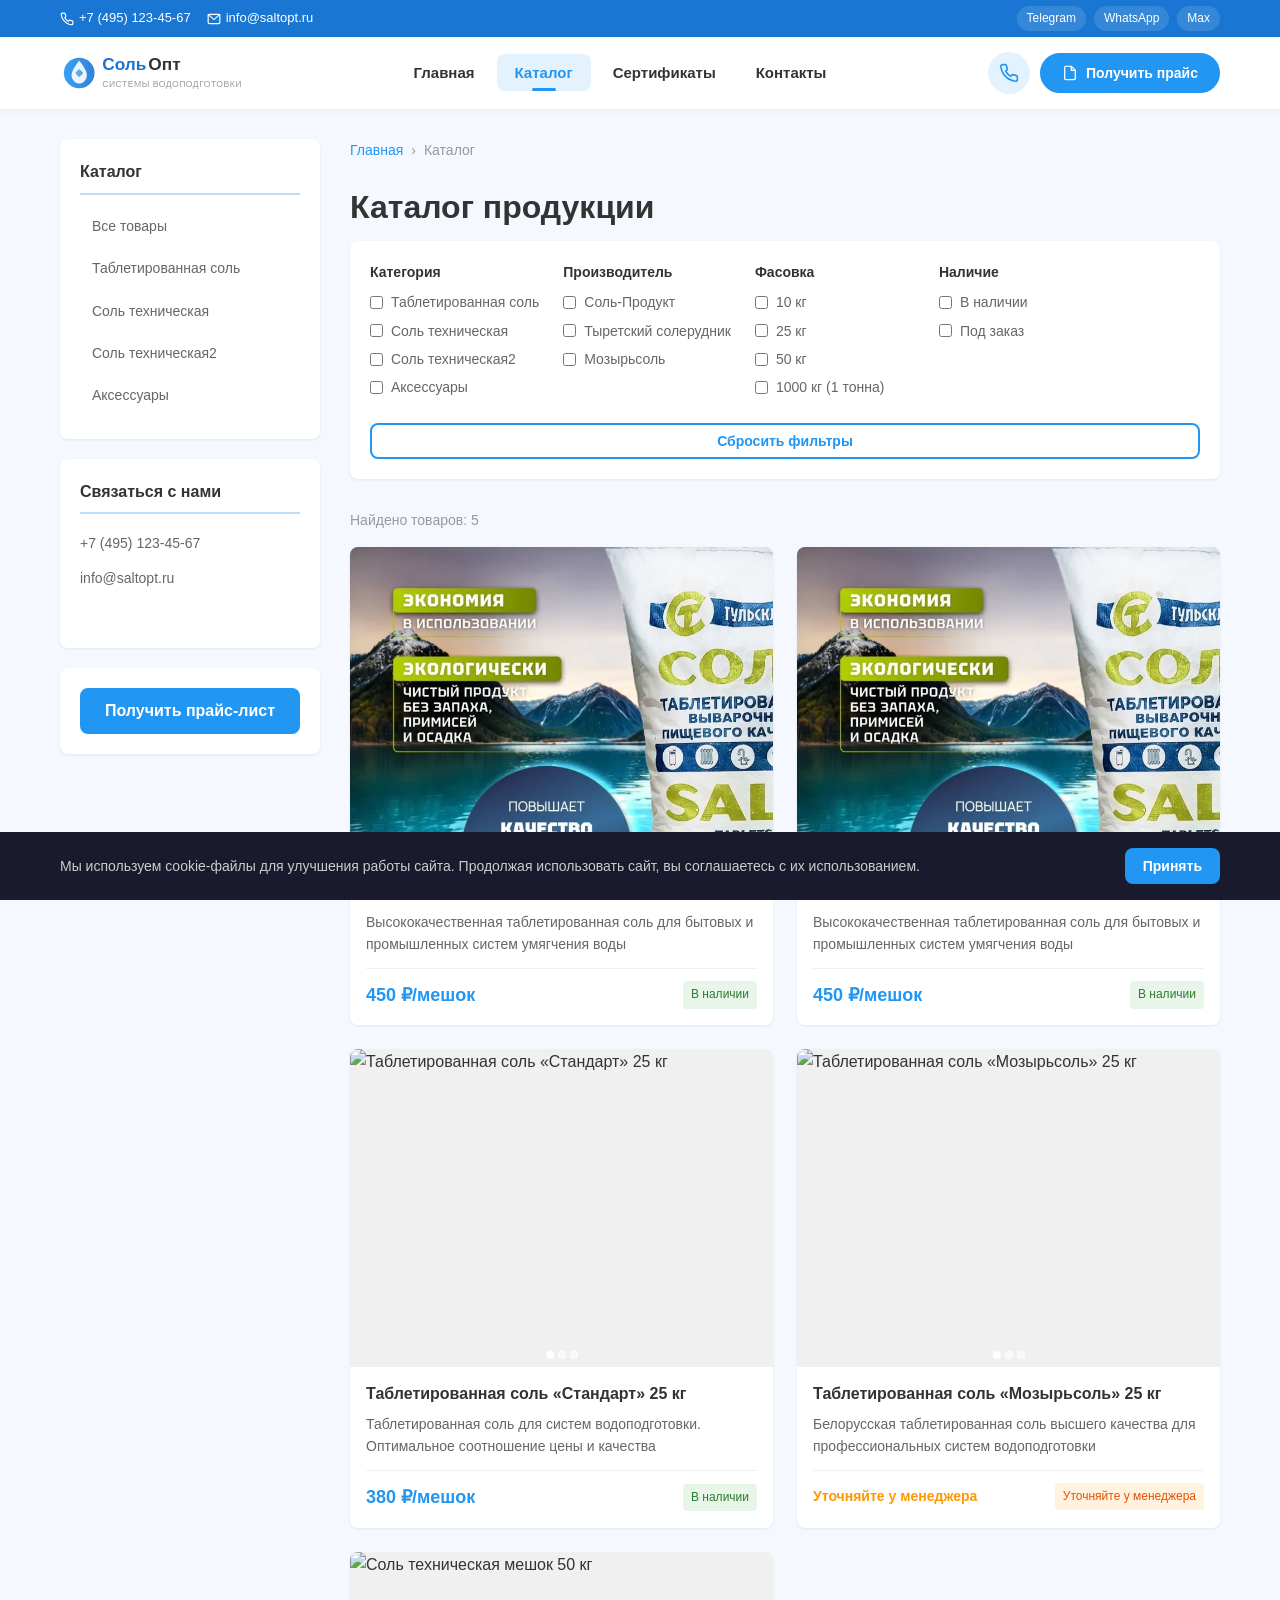
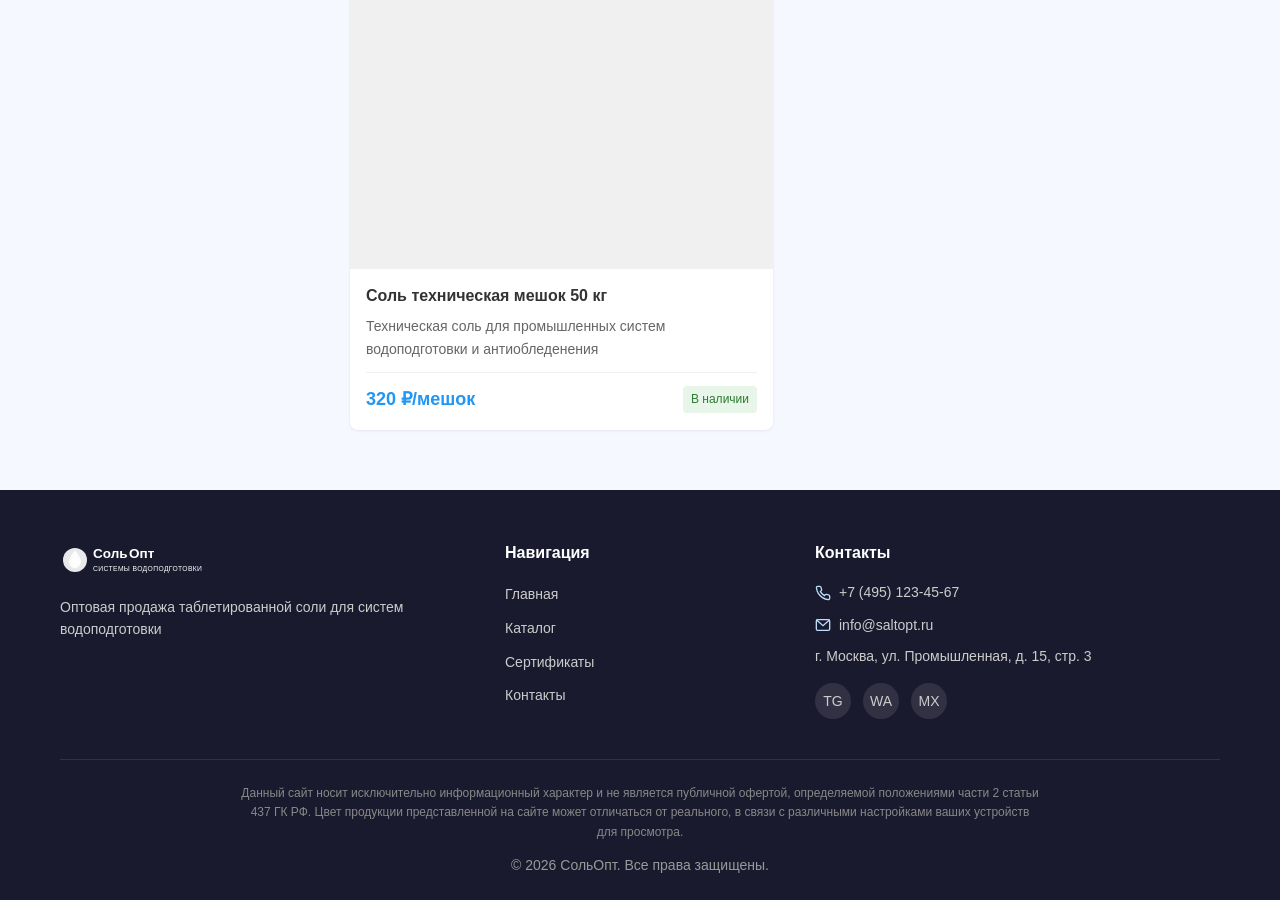
==== catalog.html @ 5d142e61 "Add files via upload" ====
<!DOCTYPE html>
<html lang="ru">
<head>
  <meta charset="UTF-8">
  <meta name="viewport" content="width=device-width, initial-scale=1.0, viewport-fit=cover">
  <meta name="theme-color" content="#1976D2">
  <meta name="apple-mobile-web-app-status-bar-style" content="black-translucent">
  <meta name="description" content="Каталог таблетированной соли для систем водоподготовки. Оптовые цены.">
  <meta name="robots" content="index, follow">
  <link rel="canonical" href="https://yourusername.github.io/salt-shop/catalog.html">
  <link rel="icon" type="image/svg+xml" href="assets/logo/logo.svg">
  <title>Каталог таблетированной соли — СольОпт</title>
  <link rel="stylesheet" href="css/main.css">
  <link rel="stylesheet" href="css/header.css">
  <link rel="stylesheet" href="css/footer.css">
  <link rel="stylesheet" href="css/menu.css">
  <link rel="stylesheet" href="css/modal.css">
  <link rel="stylesheet" href="css/mobile.css">
  <link rel="stylesheet" href="css/catalog.css">
</head>
<body>
  <div id="header-placeholder"></div>
  <main class="main-content">
    <div class="container page-layout">
      <div id="sidebar-placeholder"></div>
      <div class="page-content">
        <nav class="breadcrumbs" aria-label="Хлебные крошки"><ol itemscope itemtype="https://schema.org/BreadcrumbList">
          <li itemprop="itemListElement" itemscope itemtype="https://schema.org/ListItem">
            <a itemprop="item" href="index.html"><span itemprop="name">Главная</span></a><meta itemprop="position" content="1"></li>
          <li itemprop="itemListElement" itemscope itemtype="https://schema.org/ListItem">
            <span itemprop="name" class="breadcrumb-current">Каталог</span><meta itemprop="position" content="2"></li>
        </ol></nav>
        <h1 class="page-title">Каталог продукции</h1>
        <section class="catalog-filters" aria-label="Фильтры">
          <div class="filter-toggle-mobile"><button class="btn btn-outline btn-sm" id="filter-toggle-btn">
            <svg width="16" height="16" viewBox="0 0 24 24" fill="none" stroke="currentColor" stroke-width="2">
              <polygon points="22 3 2 3 10 12.46 10 19 14 21 14 12.46 22 3"/></svg> Фильтры</button></div>
          <div class="filters-panel" id="filters-panel">
            <div class="filter-group"><h3 class="filter-title">Категория</h3><div class="filter-options" id="filter-categories"></div></div>
            <div class="filter-group"><h3 class="filter-title">Производитель</h3><div class="filter-options" id="filter-manufacturers"></div></div>
            <div class="filter-group"><h3 class="filter-title">Фасовка</h3><div class="filter-options" id="filter-weights"></div></div>
            <div class="filter-group"><h3 class="filter-title">Наличие</h3><div class="filter-options" id="filter-availability"></div></div>
            <button class="btn btn-outline btn-sm btn-block" id="filter-reset">Сбросить фильтры</button>
          </div>
        </section>
        <section class="catalog-products" aria-label="Товары">
          <div class="products-count" id="products-count"></div>
          <div class="products-grid" id="catalog-products-grid"></div>
          <div class="no-products hidden" id="no-products"><p>Товары не найдены.</p></div>
        </section>
      </div>
    </div>
  </main>
  <div id="footer-placeholder"></div>
  <div class="modal-overlay" id="product-modal" aria-hidden="true">
    <div class="modal modal-product" role="dialog"><button class="modal-close" id="product-modal-close" aria-label="Закрыть">
      <svg width="24" height="24" viewBox="0 0 24 24" fill="none" stroke="currentColor" stroke-width="2"><line x1="18" y1="6" x2="6" y2="18"/><line x1="6" y1="6" x2="18" y2="18"/></svg></button>
      <div class="product-detail" id="product-detail"></div></div></div>
  <div class="modal-overlay" id="price-modal" aria-hidden="true">
    <div class="modal" role="dialog" aria-labelledby="modal-title">
      <button class="modal-close" id="modal-close" aria-label="Закрыть">
        <svg width="24" height="24" viewBox="0 0 24 24" fill="none"
             stroke="currentColor" stroke-width="2"><line x1="18" y1="6" x2="6" y2="18"/>
          <line x1="6" y1="6" x2="18" y2="18"/></svg>
      </button>
      <h2 class="modal-title" id="modal-title">Получить прайс-лист</h2>
      <div id="price-form-container">
        <p class="modal-text">Оставьте контактные данные для получения прайс-листа</p>
        <form id="price-form" novalidate>
          <div class="form-group">
            <label for="price-name" class="form-label">Ваше имя</label>
            <input type="text" id="price-name" name="name" class="form-input"
                   placeholder="Иван Иванов">
            <span class="form-error" id="name-error"></span>
          </div>
          <div class="form-group">
            <label for="price-phone" class="form-label">Телефон *</label>
            <input type="tel" id="price-phone" name="phone" class="form-input"
                   placeholder="+7 (___) ___-__-__" required>
            <span class="form-error" id="phone-error"></span>
          </div>
          <div class="form-group">
            <label for="price-email" class="form-label">Электронная почта *</label>
            <input type="email" id="price-email" name="email" class="form-input"
                   placeholder="example@mail.ru" required>
            <span class="form-error" id="email-error"></span>
          </div>
          <div class="form-group form-checkbox">
            <input type="checkbox" id="price-agree" name="agree" required>
            <label for="price-agree">Согласен на обработку персональных данных</label>
            <span class="form-error" id="agree-error"></span>
          </div>
          <button type="submit" class="btn btn-primary btn-block" id="price-submit">Отправить</button>
        </form>
      </div>
      <div id="price-success-container" class="hidden">
        <div class="success-icon">✅</div>
        <p class="success-text">Спасибо! Ваши данные отправлены менеджеру.</p>
        <a href="" class="btn btn-primary btn-block" id="download-price-btn" download>Скачать прайс-лист</a>
      </div>
    </div>
  </div>
  <div class="cookie-banner" id="cookie-banner" aria-hidden="true">
    <div class="cookie-inner">
      <p>Мы используем cookie-файлы для улучшения работы сайта.
         Продолжая использовать сайт, вы соглашаетесь с их использованием.</p>
      <button class="btn btn-primary btn-sm" id="cookie-accept">Принять</button>
    </div>
  </div>
  <script src="js/utils.js"></script>
  <script src="js/cookies.js"></script>
  <script src="js/session.js"></script>
  <script src="js/config-loader.js"></script>
  <script src="js/template.js"></script>
  <script src="js/price-request.js"></script>
  <script src="js/catalog.js"></script>
  <script src="js/seo.js"></script>
  <script src="js/app.js"></script>
  <script>document.addEventListener("DOMContentLoaded",function(){App.init("catalog");});</script>
</body>
</html>
---- css/main.css ----
:root{
  --color-primary:#2196F3;--color-primary-dark:#1976D2;
  --color-primary-light:#BBDEFB;--color-primary-lightest:#E3F2FD;
  --color-white:#FFF;--color-bg:#F5F9FF;
  --color-text:#333;--color-text-light:#666;--color-text-muted:#999;
  --color-border:#E0E0E0;--color-border-light:#F0F0F0;
  --color-success:#4CAF50;--color-error:#F44336;--color-warning:#FF9800;
  --font-family:'Segoe UI',Tahoma,Geneva,Verdana,sans-serif;
  --font-size-base:16px;--font-size-sm:14px;--font-size-xs:12px;
  --font-size-lg:18px;--font-size-xl:24px;--font-size-2xl:32px;
  --border-radius:8px;--border-radius-sm:4px;--border-radius-lg:12px;
  --shadow-sm:0 1px 3px rgba(0,0,0,.08);--shadow-md:0 4px 12px rgba(0,0,0,.10);
  --shadow-lg:0 8px 24px rgba(0,0,0,.12);
  --container-max:1200px;--sidebar-width:260px;--transition:.3s ease;
}
*,*::before,*::after{box-sizing:border-box;margin:0;padding:0}
html{font-size:var(--font-size-base);scroll-behavior:smooth;-webkit-text-size-adjust:100%}
body{font-family:var(--font-family);color:var(--color-text);background:var(--color-bg);
     line-height:1.6;min-height:100vh;display:flex;flex-direction:column}
img{max-width:100%;height:auto;display:block}
a{color:var(--color-primary);text-decoration:none;transition:color var(--transition)}
a:hover{color:var(--color-primary-dark)}
ul,ol{list-style:none}
.container{max-width:var(--container-max);margin:0 auto;padding:0 20px}
.page-layout{display:flex;gap:30px;padding-top:30px;padding-bottom:60px}
.page-content{flex:1;min-width:0}
.main-content{flex:1}
.btn{display:inline-flex;align-items:center;justify-content:center;gap:8px;
     padding:12px 24px;font-size:var(--font-size-base);font-family:var(--font-family);
     font-weight:600;border:2px solid transparent;border-radius:var(--border-radius);
     cursor:pointer;transition:all var(--transition);text-align:center;white-space:nowrap}
.btn:hover{transform:translateY(-1px);box-shadow:var(--shadow-md)}
.btn:active{transform:translateY(0)}
.btn-primary{background:var(--color-primary);color:var(--color-white);border-color:var(--color-primary)}
.btn-primary:hover{background:var(--color-primary-dark);border-color:var(--color-primary-dark);color:var(--color-white)}
.btn-outline{background:transparent;color:var(--color-primary);border-color:var(--color-primary)}
.btn-outline:hover{background:var(--color-primary);color:var(--color-white)}
.btn-lg{padding:16px 32px;font-size:var(--font-size-lg)}
.btn-sm{padding:8px 16px;font-size:var(--font-size-sm)}
.btn-block{width:100%}
.section{margin-bottom:50px}
.section-title{font-size:var(--font-size-xl);margin-bottom:24px;position:relative;padding-bottom:12px}
.section-title::after{content:'';position:absolute;bottom:0;left:0;width:60px;height:3px;
                       background:var(--color-primary);border-radius:2px}
.section-title-sm{font-size:var(--font-size-lg);margin-bottom:16px}
.section-action{text-align:center;margin-top:30px}
.page-title{font-size:var(--font-size-2xl);margin-bottom:8px}
.page-subtitle{color:var(--color-text-light);margin-bottom:30px;font-size:var(--font-size-lg)}
.breadcrumbs{margin-bottom:20px}
.breadcrumbs ol{display:flex;flex-wrap:wrap;gap:8px;font-size:var(--font-size-sm)}
.breadcrumbs li:not(:last-child)::after{content:'›';margin-left:8px;color:var(--color-text-muted)}
.breadcrumb-current{color:var(--color-text-muted)}
.hero{background:linear-gradient(135deg,var(--color-primary),var(--color-primary-dark));
      border-radius:var(--border-radius-lg);padding:60px 40px;margin-bottom:50px;color:var(--color-white)}
.hero-title{font-size:var(--font-size-2xl);margin-bottom:16px;line-height:1.3}
.hero-subtitle{font-size:var(--font-size-lg);opacity:.9;margin-bottom:30px;max-width:600px}
.hero-actions{display:flex;gap:16px;flex-wrap:wrap}
.hero .btn-primary{background:var(--color-white);color:var(--color-primary);border-color:var(--color-white)}
.hero .btn-primary:hover{background:var(--color-primary-lightest);color:var(--color-primary-dark)}
.hero .btn-outline{color:var(--color-white);border-color:var(--color-white)}
.hero .btn-outline:hover{background:var(--color-white);color:var(--color-primary)}
.about-text{font-size:var(--font-size-lg);color:var(--color-text-light);margin-bottom:20px;line-height:1.8}
.about-list{display:grid;gap:12px}
.about-list li{padding-left:28px;position:relative;color:var(--color-text-light)}
.about-list li::before{content:'✓';position:absolute;left:0;color:var(--color-primary);font-weight:700}
.advantages-grid{display:grid;grid-template-columns:repeat(auto-fit,minmax(250px,1fr));gap:20px}
.advantage-card{background:var(--color-white);border-radius:var(--border-radius);padding:30px;
                box-shadow:var(--shadow-sm);text-align:center;transition:transform var(--transition),box-shadow var(--transition)}
.advantage-card:hover{transform:translateY(-4px);box-shadow:var(--shadow-md)}
.advantage-icon{font-size:48px;margin-bottom:16px}
.advantage-title{font-size:var(--font-size-lg);margin-bottom:8px}
.advantage-text{color:var(--color-text-light);font-size:var(--font-size-sm)}
.products-grid{display:grid;grid-template-columns:repeat(auto-fill,minmax(280px,1fr));gap:24px}
.products-count{color:var(--color-text-muted);margin-bottom:16px;font-size:var(--font-size-sm)}
.product-card{background:var(--color-white);border-radius:var(--border-radius);overflow:hidden;
              box-shadow:var(--shadow-sm);cursor:pointer;transition:transform var(--transition),box-shadow var(--transition)}
.product-card:hover{transform:translateY(-4px);box-shadow:var(--shadow-lg)}
.product-card-image{position:relative;width:100%;padding-top:75%;overflow:hidden;background:var(--color-border-light)}
.product-card-image img{position:absolute;top:0;left:0;width:100%;height:100%;object-fit:cover;transition:opacity .3s}
.product-card-gallery{position:absolute;bottom:8px;left:50%;transform:translateX(-50%);display:flex;gap:4px}
.gallery-dot{width:8px;height:8px;border-radius:50%;background:rgba(255,255,255,.5);border:1px solid rgba(255,255,255,.8)}
.gallery-dot.active{background:var(--color-white)}
.product-card-body{padding:16px}
.product-card-title{font-size:var(--font-size-base);font-weight:600;margin-bottom:8px;line-height:1.4}
.product-card-desc{font-size:var(--font-size-sm);color:var(--color-text-light);margin-bottom:12px;
                   display:-webkit-box;-webkit-line-clamp:2;-webkit-box-orient:vertical;overflow:hidden}
.product-card-meta{display:flex;justify-content:space-between;align-items:center;padding-top:12px;
                   border-top:1px solid var(--color-border-light)}
.product-card-price{font-size:var(--font-size-lg);font-weight:700;color:var(--color-primary)}
.product-card-price.ask-manager{font-size:var(--font-size-sm);color:var(--color-warning);font-weight:600}
.product-card-availability{font-size:var(--font-size-xs);padding:4px 8px;border-radius:var(--border-radius-sm)}
.availability-in-stock{background:#E8F5E9;color:#2E7D32}
.availability-ask{background:#FFF3E0;color:#E65100}
.partners-grid{display:grid;grid-template-columns:1fr 1fr;gap:24px}
.partner-card{background:var(--color-white);border-radius:var(--border-radius);padding:30px;box-shadow:var(--shadow-sm);text-align:center}
.partner-card h3{margin-bottom:12px}
.partner-card p{color:var(--color-text-light);margin-bottom:16px}
.marketplaces-cards{display:grid;gap:16px}
.marketplace-card{background:var(--color-white);border-radius:var(--border-radius);padding:20px;box-shadow:var(--shadow-sm);
                  display:flex;align-items:center;gap:16px;transition:transform var(--transition),box-shadow var(--transition)}
.marketplace-card:hover{transform:translateY(-2px);box-shadow:var(--shadow-md);color:var(--color-text)}
.marketplace-icon{font-size:32px}
.marketplace-name{font-weight:600;color:var(--color-text)}
.form-group{margin-bottom:16px}
.form-label{display:block;margin-bottom:6px;font-weight:600;font-size:var(--font-size-sm)}
.form-input{width:100%;padding:12px 16px;border:2px solid var(--color-border);border-radius:var(--border-radius);
            font-size:var(--font-size-base);font-family:var(--font-family);transition:border-color var(--transition);background:var(--color-white)}
.form-input:focus{outline:none;border-color:var(--color-primary)}
.form-input.error{border-color:var(--color-error)}
.form-error{display:block;color:var(--color-error);font-size:var(--font-size-xs);margin-top:4px;min-height:16px}
.form-checkbox{display:flex;align-items:flex-start;gap:8px}
.form-checkbox input[type="checkbox"]{margin-top:4px;accent-color:var(--color-primary)}
.form-checkbox label{font-size:var(--font-size-sm);color:var(--color-text-light);cursor:pointer}
.hidden{display:none!important}
.no-products{text-align:center;padding:60px 20px;color:var(--color-text-muted);font-size:var(--font-size-lg)}
@media(max-width:992px){.page-layout{flex-direction:column}#sidebar-placeholder{display:none}.partners-grid{grid-template-columns:1fr}}
---- css/header.css ----
.header-top{background:var(--color-primary-dark);color:var(--color-white);padding:6px 0;font-size:13px}
.header-top-inner{display:flex;justify-content:space-between;align-items:center;gap:12px}
.header-contacts-top{display:flex;gap:16px;align-items:center}
.header-phone,.header-email{color:var(--color-white);display:inline-flex;align-items:center;gap:5px;font-size:13px;white-space:nowrap;transition:opacity .2s}
.header-phone:hover,.header-email:hover{opacity:.8;color:var(--color-white)}
.header-messengers{display:flex;gap:8px;align-items:center}
.messenger-link{display:inline-flex;align-items:center;gap:4px;color:var(--color-white);font-size:12px;padding:3px 10px;border-radius:20px;background:rgba(255,255,255,.12);transition:background .2s;white-space:nowrap}
.messenger-link:hover{background:rgba(255,255,255,.25);color:var(--color-white)}
.header-main{background:var(--color-white);box-shadow:0 2px 8px rgba(0,0,0,.06);padding:12px 0;position:sticky;top:0;z-index:100;transition:box-shadow .3s}
.header-main.scrolled{box-shadow:0 4px 20px rgba(0,0,0,.10)}
.header-main-inner{display:flex;align-items:center;justify-content:space-between;gap:16px}
.logo img{height:48px;width:auto;transition:opacity .2s}
.logo:hover img{opacity:.85}
.main-nav{flex:1}
.nav-list{display:flex;gap:4px;justify-content:center}
.nav-link{position:relative;padding:10px 18px;color:var(--color-text);font-weight:600;font-size:15px;border-radius:var(--border-radius);transition:color .2s,background .2s}
.nav-link:hover{color:var(--color-primary);background:var(--color-primary-lightest)}
.nav-link.active{color:var(--color-primary);background:var(--color-primary-lightest)}
.nav-link.active::after{content:'';position:absolute;bottom:0;left:50%;transform:translateX(-50%);width:24px;height:3px;background:var(--color-primary);border-radius:3px}
.header-actions{display:flex;gap:10px;align-items:center}
.header-action-phone{display:flex;align-items:center;justify-content:center;width:42px;height:42px;border-radius:50%;background:var(--color-primary-lightest);color:var(--color-primary);transition:background .2s,color .2s}
.header-action-phone:hover{background:var(--color-primary);color:var(--color-white)}
.btn-price{font-size:14px;padding:10px 20px;border-radius:24px}
.btn-price-label{display:inline}
.burger-btn{display:none;align-items:center;justify-content:center;width:44px;height:44px;background:none;border:none;cursor:pointer;padding:0;z-index:200;-webkit-tap-highlight-color:transparent;position:relative}
.burger-icon{display:block;width:24px;height:18px;position:relative}
.burger-line{display:block;position:absolute;left:0;width:100%;height:2px;background:var(--color-text);border-radius:2px;transition:transform .35s cubic-bezier(.4,.01,.165,.99),opacity .25s ease}
.burger-line--top{top:0}
.burger-line--mid{top:50%;transform:translateY(-50%)}
.burger-line--bot{bottom:0}
.burger-btn.active .burger-line--top{top:50%;transform:translateY(-50%) rotate(45deg)}
.burger-btn.active .burger-line--mid{opacity:0;transform:translateY(-50%) scaleX(0)}
.burger-btn.active .burger-line--bot{bottom:auto;top:50%;transform:translateY(-50%) rotate(-45deg)}
.mobile-menu{position:fixed;inset:0;z-index:1000;pointer-events:none;visibility:hidden}
.mobile-menu.active{pointer-events:auto;visibility:visible}
.mobile-menu-overlay{position:absolute;inset:0;background:rgba(0,0,0,.55);opacity:0;transition:opacity .35s ease;-webkit-backdrop-filter:blur(2px);backdrop-filter:blur(2px)}
.mobile-menu.active .mobile-menu-overlay{opacity:1}
.mobile-menu-panel{position:absolute;top:0;right:0;width:320px;max-width:88vw;height:100%;background:var(--color-white);box-shadow:-8px 0 30px rgba(0,0,0,.15);padding:0;overflow-y:auto;-webkit-overflow-scrolling:touch;transform:translateX(100%);transition:transform .35s cubic-bezier(.4,.01,.165,.99);display:flex;flex-direction:column}
.mobile-menu.active .mobile-menu-panel{transform:translateX(0)}
.mobile-menu-header{display:flex;align-items:center;justify-content:space-between;padding:16px 20px;border-bottom:1px solid var(--color-border-light);flex-shrink:0}
.mobile-menu-logo img{height:36px;width:auto}
.mobile-menu-close{display:flex;align-items:center;justify-content:center;width:40px;height:40px;background:var(--color-border-light);border:none;border-radius:50%;cursor:pointer;color:var(--color-text);transition:background .2s,color .2s}
.mobile-menu-close:hover{background:var(--color-error);color:var(--color-white)}
.mobile-nav{padding:12px 0;flex-shrink:0}
.mobile-nav-list{display:flex;flex-direction:column;gap:2px;padding:0 12px}
.mobile-nav-link{display:flex;align-items:center;gap:14px;padding:14px 16px;color:var(--color-text);font-weight:600;font-size:16px;border-radius:var(--border-radius);transition:background .2s,color .2s;-webkit-tap-highlight-color:transparent}
.mobile-nav-link svg{color:var(--color-text-muted);flex-shrink:0;transition:color .2s}
.mobile-nav-link:hover,.mobile-nav-link.active{background:var(--color-primary-lightest);color:var(--color-primary)}
.mobile-nav-link:hover svg,.mobile-nav-link.active svg{color:var(--color-primary)}
.mobile-menu-divider{height:1px;background:var(--color-border-light);margin:4px 20px;flex-shrink:0}
.mobile-menu-contacts{padding:12px 20px;display:flex;flex-direction:column;gap:8px;flex-shrink:0}
.mobile-contact-item{display:flex;align-items:center;gap:12px;padding:10px 0;color:var(--color-text);font-size:15px;font-weight:500;transition:color .2s;-webkit-tap-highlight-color:transparent}
.mobile-contact-item svg{color:var(--color-primary);flex-shrink:0}
.mobile-contact-item:hover{color:var(--color-primary)}
.mobile-messengers{display:flex;gap:10px;padding:4px 20px 12px;flex-wrap:wrap;flex-shrink:0}
.mobile-messenger-btn{display:inline-flex;align-items:center;gap:6px;padding:10px 18px;border-radius:24px;font-size:14px;font-weight:600;color:var(--color-primary);background:var(--color-primary-lightest);border:1px solid var(--color-primary-light);transition:background .2s,color .2s;-webkit-tap-highlight-color:transparent}
.mobile-messenger-btn:hover{background:var(--color-primary);color:var(--color-white);border-color:var(--color-primary)}
.mobile-price-btn{margin:8px 20px 12px;border-radius:24px;padding:14px 20px;font-size:15px;flex-shrink:0}
.mobile-menu-hours{padding:12px 20px 24px;font-size:13px;color:var(--color-text-muted);text-align:center;margin-top:auto;flex-shrink:0}
.mobile-bottom-bar{display:none;position:fixed;bottom:0;left:0;right:0;z-index:90;background:var(--color-white);box-shadow:0 -2px 12px rgba(0,0,0,.08);border-top:1px solid var(--color-border-light);padding:6px 0;padding-bottom:max(6px,env(safe-area-inset-bottom));grid-template-columns:repeat(5,1fr);align-items:center}
.bottom-bar-item{display:flex;flex-direction:column;align-items:center;gap:2px;padding:4px 0;color:var(--color-text-muted);font-size:10px;font-weight:600;text-decoration:none;-webkit-tap-highlight-color:transparent;transition:color .2s;background:none;border:none;cursor:pointer;font-family:var(--font-family)}
.bottom-bar-item:hover,.bottom-bar-item.active{color:var(--color-primary)}
.bottom-bar-phone{color:var(--color-primary)}
@media(max-width:1024px){.main-nav{display:none}.header-actions .header-action-phone{display:none}.btn-price-label{display:none}.btn-price svg{margin:0}.btn-price{padding:10px 14px}.burger-btn{display:flex}}
@media(max-width:768px){.header-top{display:none}.header-main{padding:10px 0}.logo img{height:40px}.header-actions{gap:6px}.btn-price{display:none}.mobile-bottom-bar{display:grid}body{padding-bottom:64px}}
@media(max-width:480px){.logo img{height:36px}.mobile-menu-panel{width:100%;max-width:100vw}.burger-btn{margin-left:8px}}
---- css/footer.css ----
.site-footer{background:#1a1a2e;color:#ccc;padding:50px 0 0;margin-top:auto}
.footer-grid{display:grid;grid-template-columns:1.5fr 1fr 1.5fr;gap:40px;padding-bottom:40px;border-bottom:1px solid rgba(255,255,255,.1)}
.footer-logo img{height:40px;margin-bottom:16px;filter:brightness(0) invert(1)}
.footer-desc{font-size:var(--font-size-sm);line-height:1.6}
.footer-heading{color:var(--color-white);font-size:var(--font-size-base);margin-bottom:16px}
.footer-nav li{margin-bottom:8px}
.footer-nav a{color:#ccc;font-size:var(--font-size-sm);transition:color var(--transition)}
.footer-nav a:hover{color:var(--color-primary-light)}
.footer-contacts a{display:flex;align-items:center;gap:8px;color:#ccc;font-size:var(--font-size-sm);margin-bottom:10px}
.footer-contacts a svg{stroke:var(--color-primary-light);flex-shrink:0}
.footer-contacts a:hover{color:var(--color-primary-light)}
.footer-address{font-size:var(--font-size-sm);margin-top:10px;line-height:1.5}
.footer-messengers{display:flex;gap:12px;margin-top:16px}
.footer-messenger-link{display:flex;align-items:center;justify-content:center;width:36px;height:36px;border-radius:50%;background:rgba(255,255,255,.1);color:#ccc;font-size:var(--font-size-sm);transition:all var(--transition)}
.footer-messenger-link:hover{background:var(--color-primary);color:var(--color-white)}
.footer-bottom{padding:24px 0;text-align:center}
.footer-disclaimer{font-size:var(--font-size-xs);color:#888;margin-bottom:12px;line-height:1.6;max-width:800px;margin-left:auto;margin-right:auto}
.footer-copyright{font-size:var(--font-size-sm);color:#999}
---- css/menu.css ----
.sidebar{width:var(--sidebar-width);flex-shrink:0}
.sidebar-section{background:var(--color-white);border-radius:var(--border-radius);padding:20px;box-shadow:var(--shadow-sm);margin-bottom:20px}
.sidebar-heading{font-size:var(--font-size-base);margin-bottom:12px;padding-bottom:8px;border-bottom:2px solid var(--color-primary-light)}
.sidebar-nav li{margin-bottom:4px}
.sidebar-nav a{display:block;padding:8px 12px;color:var(--color-text-light);font-size:var(--font-size-sm);border-radius:var(--border-radius-sm);transition:all .2s}
.sidebar-nav a:hover,.sidebar-nav a.active{background:var(--color-primary-lightest);color:var(--color-primary)}
.sidebar-phone,.sidebar-email{display:block;font-size:var(--font-size-sm);color:var(--color-text-light);padding:6px 0}
.sidebar-phone:hover,.sidebar-email:hover{color:var(--color-primary)}
.sidebar-messengers{display:flex;gap:8px;margin-top:8px}
@media(max-width:992px){.sidebar{display:none}}
---- css/modal.css ----
.modal-overlay{position:fixed;top:0;left:0;width:100%;height:100%;background:rgba(0,0,0,.6);z-index:2000;display:flex;align-items:center;justify-content:center;padding:20px;opacity:0;visibility:hidden;transition:opacity var(--transition),visibility var(--transition)}
.modal-overlay.active{opacity:1;visibility:visible}
.modal{background:var(--color-white);border-radius:var(--border-radius-lg);padding:40px;max-width:500px;width:100%;position:relative;transform:translateY(20px);transition:transform var(--transition);max-height:90vh;overflow-y:auto}
.modal-overlay.active .modal{transform:translateY(0)}
.modal-close{position:absolute;top:16px;right:16px;background:none;border:none;cursor:pointer;color:var(--color-text-muted);padding:4px;border-radius:50%;transition:all var(--transition)}
.modal-close:hover{color:var(--color-text);background:var(--color-border-light)}
.modal-title{font-size:var(--font-size-xl);margin-bottom:16px;padding-right:30px}
.modal-text{color:var(--color-text-light);margin-bottom:24px;font-size:var(--font-size-sm)}
.success-icon{font-size:64px;text-align:center;margin-bottom:16px}
.success-text{text-align:center;font-size:var(--font-size-lg);margin-bottom:24px}
.cookie-banner{position:fixed;bottom:0;left:0;width:100%;background:#1a1a2e;color:#ccc;padding:16px 0;z-index:3000;transform:translateY(100%);transition:transform var(--transition)}
.cookie-banner.active{transform:translateY(0)}
.cookie-inner{max-width:var(--container-max);margin:0 auto;padding:0 20px;display:flex;align-items:center;justify-content:space-between;gap:20px}
.cookie-inner p{font-size:var(--font-size-sm);flex:1}
---- css/mobile.css ----
/* ===== МОБИЛЬНАЯ АДАПТАЦИЯ ===== */
@media(max-width:768px){
  .btn{min-height:48px;padding:12px 20px}
  .btn-sm{min-height:40px;padding:10px 16px}
  .container{padding:0 16px}
  .page-layout{padding-top:20px;padding-bottom:40px;gap:20px}
  .hero{padding:32px 20px;margin-bottom:32px;border-radius:var(--border-radius)}
  .hero-title{font-size:22px;line-height:1.3;margin-bottom:12px}
  .hero-subtitle{font-size:15px;margin-bottom:20px}
  .hero-actions{flex-direction:column;gap:10px}
  .hero-actions .btn{width:100%;justify-content:center}
  .section{margin-bottom:32px}
  .section-title{font-size:20px;margin-bottom:16px}
  .page-title{font-size:24px}
  .page-subtitle{font-size:15px;margin-bottom:20px}
  .breadcrumbs{margin-bottom:14px;overflow-x:auto;white-space:nowrap;-webkit-overflow-scrolling:touch}
  .breadcrumbs ol{flex-wrap:nowrap}
  .advantages-grid{grid-template-columns:1fr;gap:12px}
  .advantage-card{padding:20px;display:flex;align-items:center;gap:16px;text-align:left}
  .advantage-icon{font-size:36px;margin-bottom:0;flex-shrink:0}
  .advantage-title{font-size:16px;margin-bottom:4px}
  .advantage-text{font-size:13px}
  .products-grid{grid-template-columns:repeat(2,1fr);gap:12px}
  .product-card-body{padding:10px}
  .product-card-title{font-size:14px;margin-bottom:4px}
  .product-card-desc{display:none}
  .product-card-meta{flex-direction:column;align-items:flex-start;gap:6px;padding-top:8px}
  .product-card-price{font-size:15px}
  .about-text{font-size:15px}
  .about-list li{font-size:14px}
  .partners-grid{grid-template-columns:1fr;gap:16px}
  .partner-card{padding:20px}
  .certificates-grid{grid-template-columns:repeat(2,1fr);gap:12px}
  .certificate-body{padding:10px}
  .contacts-layout{grid-template-columns:1fr;gap:24px}
  .contact-card{padding:20px}
  .messengers-grid{flex-direction:column}
  .messenger-card{width:100%;justify-content:center}
  .modal{padding:20px;margin:10px;max-width:calc(100vw - 20px);border-radius:var(--border-radius)}
  .modal-title{font-size:20px}
  .modal-product{max-width:calc(100vw - 20px)}
  .product-layout{grid-template-columns:1fr;gap:20px}
  .product-page{padding:16px}
  .product-title{font-size:20px}
  .product-actions{flex-direction:column}
  .chars-table td{padding:8px 10px;font-size:13px}
  .footer-grid{grid-template-columns:1fr;gap:24px;text-align:center}
  .footer-logo img{margin:0 auto 12px}
  .footer-contacts a{justify-content:center}
  .footer-messengers{justify-content:center}
  .cookie-banner{bottom:64px}
  .cookie-inner{flex-direction:column;text-align:center;gap:12px}
}
@media(max-width:360px){
  .products-grid{grid-template-columns:1fr}
  .certificates-grid{grid-template-columns:1fr}
  .hero-title{font-size:20px}
}
@media(max-height:500px) and (orientation:landscape){
  .mobile-nav-list{flex-direction:row;flex-wrap:wrap;gap:4px}
  .mobile-nav-link{padding:10px 14px;font-size:14px}
}
@media(min-width:769px) and (max-width:1024px){
  .products-grid{grid-template-columns:repeat(3,1fr)}
  .advantages-grid{grid-template-columns:repeat(2,1fr)}
  .hero{padding:48px 32px}
}
@media(pointer:coarse){
  .product-card,.certificate-card,.marketplace-card,.advantage-card,.messenger-card{-webkit-user-select:none;user-select:none}
  .product-card-gallery{display:none}
}
@supports(padding:max(0px)){
  .header-main{padding-left:max(12px,env(safe-area-inset-left));padding-right:max(12px,env(safe-area-inset-right))}
  .mobile-bottom-bar{padding-left:env(safe-area-inset-left);padding-right:env(safe-area-inset-right)}
  .mobile-menu-panel{padding-bottom:env(safe-area-inset-bottom)}
}
---- css/catalog.css ----
.catalog-filters{margin-bottom:30px}
.filter-toggle-mobile{display:none;margin-bottom:16px}
.filters-panel{background:var(--color-white);border-radius:var(--border-radius);padding:20px;box-shadow:var(--shadow-sm);display:flex;gap:24px;flex-wrap:wrap;align-items:flex-start}
.filter-group{min-width:160px}
.filter-title{font-size:var(--font-size-sm);font-weight:700;margin-bottom:8px}
.filter-options{display:flex;flex-direction:column;gap:6px}
.filter-option{display:flex;align-items:center;gap:8px;cursor:pointer;font-size:var(--font-size-sm);color:var(--color-text-light)}
.filter-option input[type="checkbox"]{accent-color:var(--color-primary)}
.filter-option:hover{color:var(--color-primary)}
#filter-reset{align-self:flex-end;margin-left:auto}
@media(max-width:768px){.filter-toggle-mobile{display:block}.filters-panel{display:none;flex-direction:column;gap:16px}.filters-panel.active{display:flex}#filter-reset{margin-left:0;align-self:stretch}}
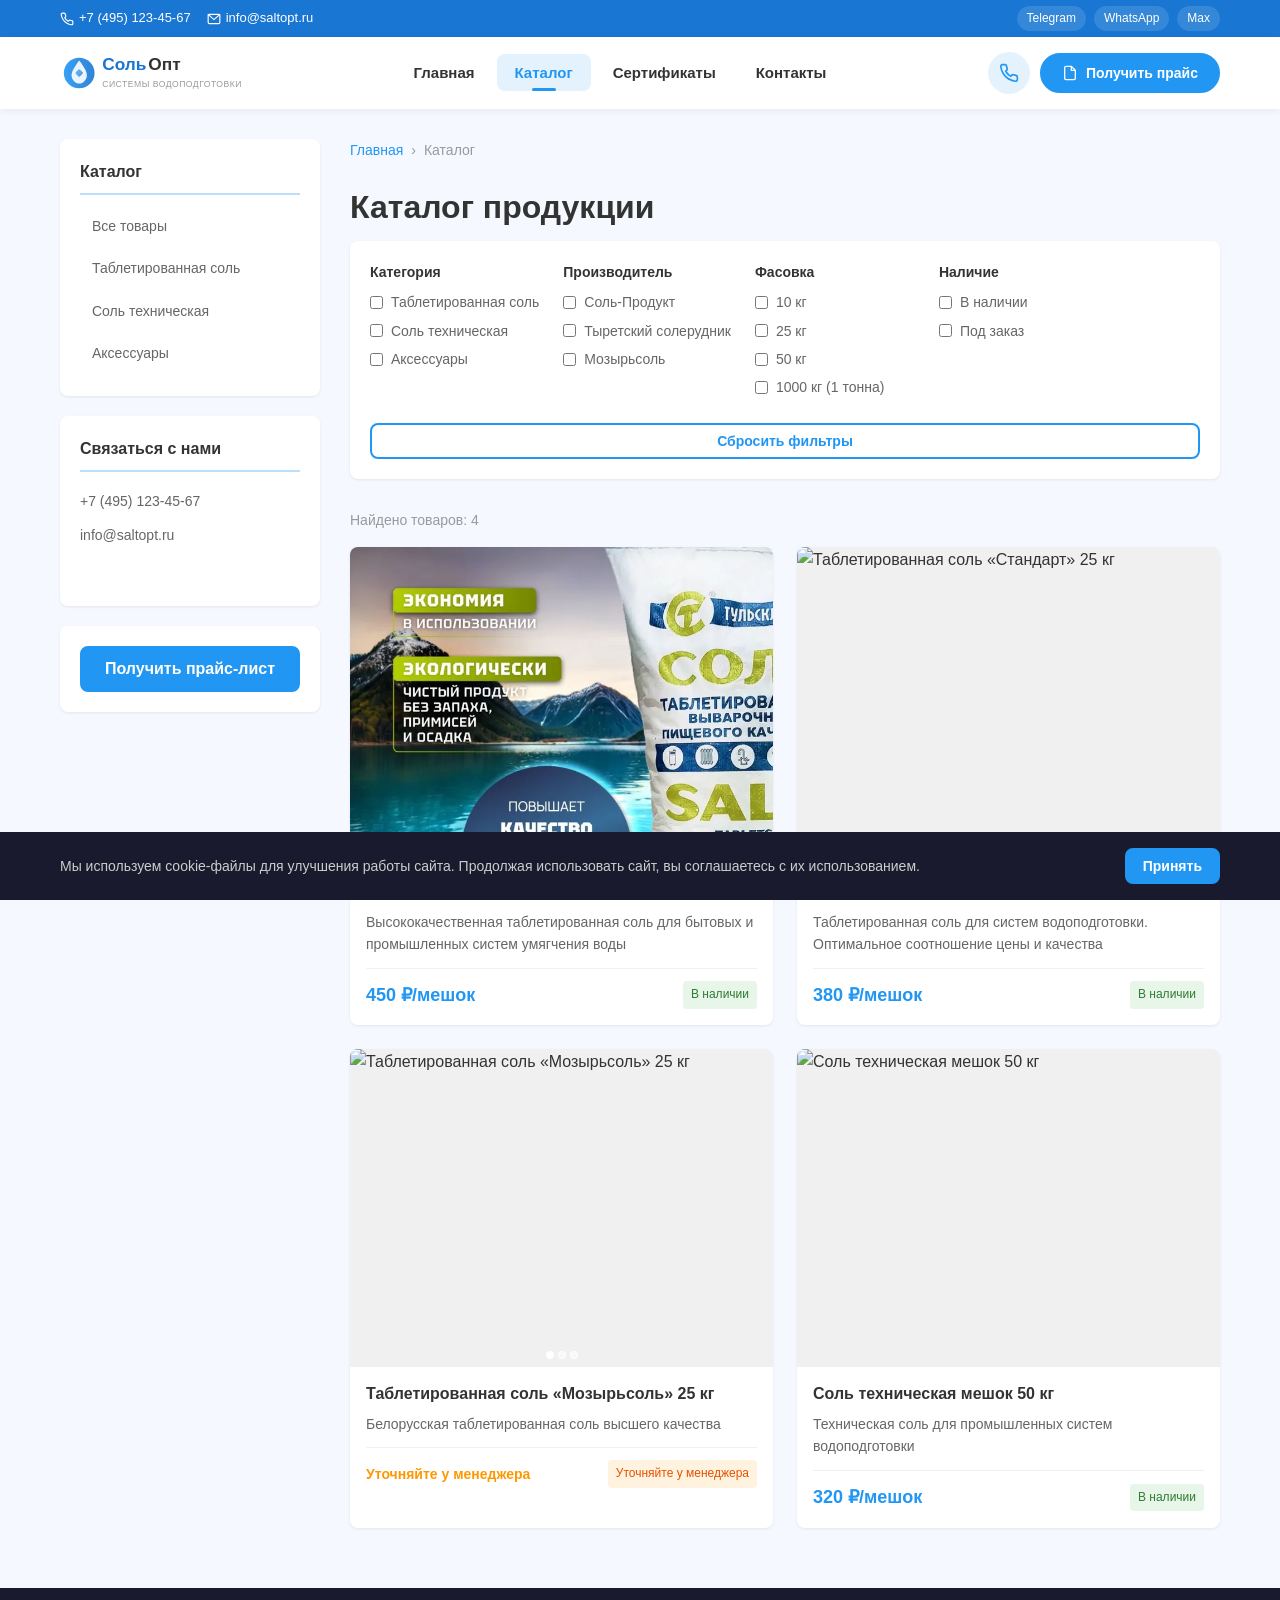
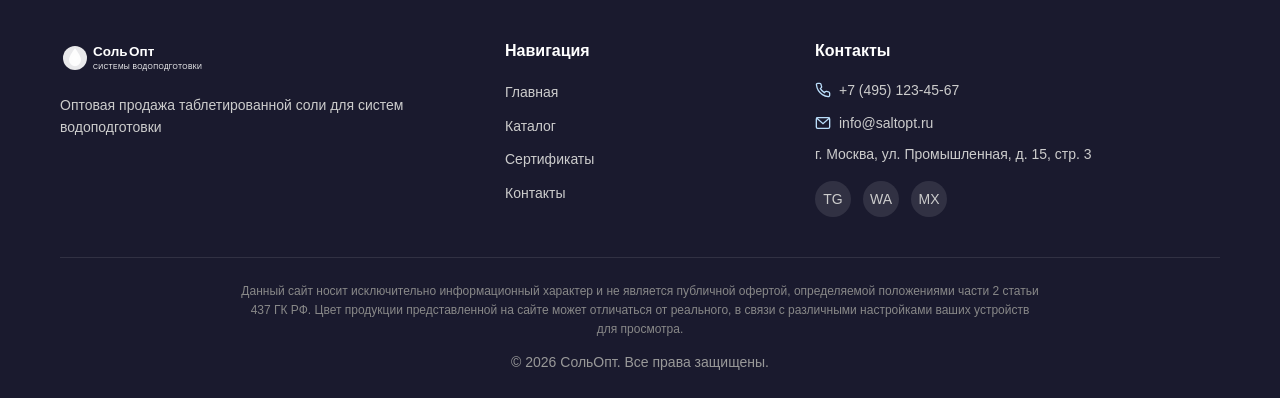
==== commit fb1579f9: "Add files via upload" ====
--- a/catalog.html
+++ b/catalog.html
@@ -5,7 +5,7 @@
   <meta name="viewport" content="width=device-width, initial-scale=1.0, viewport-fit=cover">
   <meta name="theme-color" content="#1976D2">
   <meta name="apple-mobile-web-app-status-bar-style" content="black-translucent">
-  <meta name="description" content="Каталог таблетированной соли для систем водоподготовки. Оптовые цены.">
+  <meta name="description" content="Каталог таблетированной соли для водоподготовки. Оптовые цены.">
   <meta name="robots" content="index, follow">
   <link rel="canonical" href="https://yourusername.github.io/salt-shop/catalog.html">
   <link rel="icon" type="image/svg+xml" href="assets/logo/logo.svg">
@@ -20,93 +20,32 @@
 </head>
 <body>
   <div id="header-placeholder"></div>
-  <main class="main-content">
-    <div class="container page-layout">
-      <div id="sidebar-placeholder"></div>
-      <div class="page-content">
-        <nav class="breadcrumbs" aria-label="Хлебные крошки"><ol itemscope itemtype="https://schema.org/BreadcrumbList">
-          <li itemprop="itemListElement" itemscope itemtype="https://schema.org/ListItem">
-            <a itemprop="item" href="index.html"><span itemprop="name">Главная</span></a><meta itemprop="position" content="1"></li>
-          <li itemprop="itemListElement" itemscope itemtype="https://schema.org/ListItem">
-            <span itemprop="name" class="breadcrumb-current">Каталог</span><meta itemprop="position" content="2"></li>
-        </ol></nav>
-        <h1 class="page-title">Каталог продукции</h1>
-        <section class="catalog-filters" aria-label="Фильтры">
-          <div class="filter-toggle-mobile"><button class="btn btn-outline btn-sm" id="filter-toggle-btn">
-            <svg width="16" height="16" viewBox="0 0 24 24" fill="none" stroke="currentColor" stroke-width="2">
-              <polygon points="22 3 2 3 10 12.46 10 19 14 21 14 12.46 22 3"/></svg> Фильтры</button></div>
-          <div class="filters-panel" id="filters-panel">
-            <div class="filter-group"><h3 class="filter-title">Категория</h3><div class="filter-options" id="filter-categories"></div></div>
-            <div class="filter-group"><h3 class="filter-title">Производитель</h3><div class="filter-options" id="filter-manufacturers"></div></div>
-            <div class="filter-group"><h3 class="filter-title">Фасовка</h3><div class="filter-options" id="filter-weights"></div></div>
-            <div class="filter-group"><h3 class="filter-title">Наличие</h3><div class="filter-options" id="filter-availability"></div></div>
-            <button class="btn btn-outline btn-sm btn-block" id="filter-reset">Сбросить фильтры</button>
-          </div>
-        </section>
-        <section class="catalog-products" aria-label="Товары">
-          <div class="products-count" id="products-count"></div>
-          <div class="products-grid" id="catalog-products-grid"></div>
-          <div class="no-products hidden" id="no-products"><p>Товары не найдены.</p></div>
-        </section>
-      </div>
-    </div>
-  </main>
+  <main class="main-content"><div class="container page-layout"><div id="sidebar-placeholder"></div><div class="page-content">
+    <nav class="breadcrumbs" aria-label="Хлебные крошки"><ol itemscope itemtype="https://schema.org/BreadcrumbList"><li itemprop="itemListElement" itemscope itemtype="https://schema.org/ListItem"><a itemprop="item" href="index.html"><span itemprop="name">Главная</span></a><meta itemprop="position" content="1"></li><li itemprop="itemListElement" itemscope itemtype="https://schema.org/ListItem"><span itemprop="name" class="breadcrumb-current">Каталог</span><meta itemprop="position" content="2"></li></ol></nav>
+    <h1 class="page-title">Каталог продукции</h1>
+    <section class="catalog-filters" aria-label="Фильтры"><div class="filter-toggle-mobile"><button class="btn btn-outline btn-sm" id="filter-toggle-btn"><svg width="16" height="16" viewBox="0 0 24 24" fill="none" stroke="currentColor" stroke-width="2"><polygon points="22 3 2 3 10 12.46 10 19 14 21 14 12.46 22 3"/></svg> Фильтры</button></div><div class="filters-panel" id="filters-panel"><div class="filter-group"><h3 class="filter-title">Категория</h3><div class="filter-options" id="filter-categories"></div></div><div class="filter-group"><h3 class="filter-title">Производитель</h3><div class="filter-options" id="filter-manufacturers"></div></div><div class="filter-group"><h3 class="filter-title">Фасовка</h3><div class="filter-options" id="filter-weights"></div></div><div class="filter-group"><h3 class="filter-title">Наличие</h3><div class="filter-options" id="filter-availability"></div></div><button class="btn btn-outline btn-sm btn-block" id="filter-reset">Сбросить фильтры</button></div></section>
+    <section class="catalog-products" aria-label="Товары"><div class="products-count" id="products-count"></div><div class="products-grid" id="catalog-products-grid"></div><div class="no-products hidden" id="no-products"><p>Товары не найдены.</p></div></section>
+  </div></div></main>
   <div id="footer-placeholder"></div>
-  <div class="modal-overlay" id="product-modal" aria-hidden="true">
-    <div class="modal modal-product" role="dialog"><button class="modal-close" id="product-modal-close" aria-label="Закрыть">
-      <svg width="24" height="24" viewBox="0 0 24 24" fill="none" stroke="currentColor" stroke-width="2"><line x1="18" y1="6" x2="6" y2="18"/><line x1="6" y1="6" x2="18" y2="18"/></svg></button>
-      <div class="product-detail" id="product-detail"></div></div></div>
+  <div class="modal-overlay" id="product-modal" aria-hidden="true"><div class="modal modal-product" role="dialog"><button class="modal-close" id="product-modal-close" aria-label="Закрыть"><svg width="24" height="24" viewBox="0 0 24 24" fill="none" stroke="currentColor" stroke-width="2"><line x1="18" y1="6" x2="6" y2="18"/><line x1="6" y1="6" x2="18" y2="18"/></svg></button><div class="product-detail" id="product-detail"></div></div></div>
   <div class="modal-overlay" id="price-modal" aria-hidden="true">
     <div class="modal" role="dialog" aria-labelledby="modal-title">
-      <button class="modal-close" id="modal-close" aria-label="Закрыть">
-        <svg width="24" height="24" viewBox="0 0 24 24" fill="none"
-             stroke="currentColor" stroke-width="2"><line x1="18" y1="6" x2="6" y2="18"/>
-          <line x1="6" y1="6" x2="18" y2="18"/></svg>
-      </button>
+      <button class="modal-close" id="modal-close" aria-label="Закрыть"><svg width="24" height="24" viewBox="0 0 24 24" fill="none" stroke="currentColor" stroke-width="2"><line x1="18" y1="6" x2="6" y2="18"/><line x1="6" y1="6" x2="18" y2="18"/></svg></button>
       <h2 class="modal-title" id="modal-title">Получить прайс-лист</h2>
       <div id="price-form-container">
         <p class="modal-text">Оставьте контактные данные для получения прайс-листа</p>
         <form id="price-form" novalidate>
-          <div class="form-group">
-            <label for="price-name" class="form-label">Ваше имя</label>
-            <input type="text" id="price-name" name="name" class="form-input"
-                   placeholder="Иван Иванов">
-            <span class="form-error" id="name-error"></span>
-          </div>
-          <div class="form-group">
-            <label for="price-phone" class="form-label">Телефон *</label>
-            <input type="tel" id="price-phone" name="phone" class="form-input"
-                   placeholder="+7 (___) ___-__-__" required>
-            <span class="form-error" id="phone-error"></span>
-          </div>
-          <div class="form-group">
-            <label for="price-email" class="form-label">Электронная почта *</label>
-            <input type="email" id="price-email" name="email" class="form-input"
-                   placeholder="example@mail.ru" required>
-            <span class="form-error" id="email-error"></span>
-          </div>
-          <div class="form-group form-checkbox">
-            <input type="checkbox" id="price-agree" name="agree" required>
-            <label for="price-agree">Согласен на обработку персональных данных</label>
-            <span class="form-error" id="agree-error"></span>
-          </div>
+          <div class="form-group"><label for="price-name" class="form-label">Ваше имя</label><input type="text" id="price-name" name="name" class="form-input" placeholder="Иван Иванов"><span class="form-error" id="name-error"></span></div>
+          <div class="form-group"><label for="price-phone" class="form-label">Телефон *</label><input type="tel" id="price-phone" name="phone" class="form-input" placeholder="+7 (___) ___-__-__" required><span class="form-error" id="phone-error"></span></div>
+          <div class="form-group"><label for="price-email" class="form-label">Электронная почта *</label><input type="email" id="price-email" name="email" class="form-input" placeholder="example@mail.ru" required><span class="form-error" id="email-error"></span></div>
+          <div class="form-group form-checkbox"><input type="checkbox" id="price-agree" name="agree" required><label for="price-agree">Согласен на обработку персональных данных</label><span class="form-error" id="agree-error"></span></div>
           <button type="submit" class="btn btn-primary btn-block" id="price-submit">Отправить</button>
-        </form>
-      </div>
-      <div id="price-success-container" class="hidden">
-        <div class="success-icon">✅</div>
-        <p class="success-text">Спасибо! Ваши данные отправлены менеджеру.</p>
-        <a href="" class="btn btn-primary btn-block" id="download-price-btn" download>Скачать прайс-лист</a>
-      </div>
-    </div>
-  </div>
-  <div class="cookie-banner" id="cookie-banner" aria-hidden="true">
-    <div class="cookie-inner">
-      <p>Мы используем cookie-файлы для улучшения работы сайта.
-         Продолжая использовать сайт, вы соглашаетесь с их использованием.</p>
-      <button class="btn btn-primary btn-sm" id="cookie-accept">Принять</button>
-    </div>
-  </div>
+        </form></div>
+      <div id="price-success-container" class="hidden"><div class="success-icon">✅</div><p class="success-text">Спасибо! Ваши данные отправлены менеджеру.</p><a href="" class="btn btn-primary btn-block" id="download-price-btn" download>Скачать прайс-лист</a></div>
+    </div></div>
+  <div class="cookie-banner" id="cookie-banner" aria-hidden="true"><div class="cookie-inner">
+    <p>Мы используем cookie-файлы для улучшения работы сайта. Продолжая использовать сайт, вы соглашаетесь с их использованием.</p>
+    <button class="btn btn-primary btn-sm" id="cookie-accept">Принять</button></div></div>
   <script src="js/utils.js"></script>
   <script src="js/cookies.js"></script>
   <script src="js/session.js"></script>
@@ -116,6 +55,6 @@
   <script src="js/catalog.js"></script>
   <script src="js/seo.js"></script>
   <script src="js/app.js"></script>
-  <script>document.addEventListener("DOMContentLoaded",function(){App.init("catalog");});</script>
+  <script>document.addEventListener("DOMContentLoaded",function(){App.init("catalog")});</script>
 </body>
 </html>
--- a/css/main.css
+++ b/css/main.css
@@ -1,57 +1,31 @@
-:root{
-  --color-primary:#2196F3;--color-primary-dark:#1976D2;
-  --color-primary-light:#BBDEFB;--color-primary-lightest:#E3F2FD;
-  --color-white:#FFF;--color-bg:#F5F9FF;
-  --color-text:#333;--color-text-light:#666;--color-text-muted:#999;
-  --color-border:#E0E0E0;--color-border-light:#F0F0F0;
-  --color-success:#4CAF50;--color-error:#F44336;--color-warning:#FF9800;
-  --font-family:'Segoe UI',Tahoma,Geneva,Verdana,sans-serif;
-  --font-size-base:16px;--font-size-sm:14px;--font-size-xs:12px;
-  --font-size-lg:18px;--font-size-xl:24px;--font-size-2xl:32px;
-  --border-radius:8px;--border-radius-sm:4px;--border-radius-lg:12px;
-  --shadow-sm:0 1px 3px rgba(0,0,0,.08);--shadow-md:0 4px 12px rgba(0,0,0,.10);
-  --shadow-lg:0 8px 24px rgba(0,0,0,.12);
-  --container-max:1200px;--sidebar-width:260px;--transition:.3s ease;
-}
+:root{--color-primary:#2196F3;--color-primary-dark:#1976D2;--color-primary-light:#BBDEFB;--color-primary-lightest:#E3F2FD;--color-white:#FFF;--color-bg:#F5F9FF;--color-text:#333;--color-text-light:#666;--color-text-muted:#999;--color-border:#E0E0E0;--color-border-light:#F0F0F0;--color-success:#4CAF50;--color-error:#F44336;--color-warning:#FF9800;--font-family:'Segoe UI',Tahoma,Geneva,Verdana,sans-serif;--font-size-base:16px;--font-size-sm:14px;--font-size-xs:12px;--font-size-lg:18px;--font-size-xl:24px;--font-size-2xl:32px;--border-radius:8px;--border-radius-sm:4px;--border-radius-lg:12px;--shadow-sm:0 1px 3px rgba(0,0,0,.08);--shadow-md:0 4px 12px rgba(0,0,0,.10);--shadow-lg:0 8px 24px rgba(0,0,0,.12);--container-max:1200px;--sidebar-width:260px;--transition:.3s ease}
 *,*::before,*::after{box-sizing:border-box;margin:0;padding:0}
 html{font-size:var(--font-size-base);scroll-behavior:smooth;-webkit-text-size-adjust:100%}
-body{font-family:var(--font-family);color:var(--color-text);background:var(--color-bg);
-     line-height:1.6;min-height:100vh;display:flex;flex-direction:column}
+body{font-family:var(--font-family);color:var(--color-text);background:var(--color-bg);line-height:1.6;min-height:100vh;display:flex;flex-direction:column}
 img{max-width:100%;height:auto;display:block}
 a{color:var(--color-primary);text-decoration:none;transition:color var(--transition)}
-a:hover{color:var(--color-primary-dark)}
-ul,ol{list-style:none}
+a:hover{color:var(--color-primary-dark)}ul,ol{list-style:none}
 .container{max-width:var(--container-max);margin:0 auto;padding:0 20px}
 .page-layout{display:flex;gap:30px;padding-top:30px;padding-bottom:60px}
-.page-content{flex:1;min-width:0}
-.main-content{flex:1}
-.btn{display:inline-flex;align-items:center;justify-content:center;gap:8px;
-     padding:12px 24px;font-size:var(--font-size-base);font-family:var(--font-family);
-     font-weight:600;border:2px solid transparent;border-radius:var(--border-radius);
-     cursor:pointer;transition:all var(--transition);text-align:center;white-space:nowrap}
-.btn:hover{transform:translateY(-1px);box-shadow:var(--shadow-md)}
-.btn:active{transform:translateY(0)}
+.page-content{flex:1;min-width:0}.main-content{flex:1}
+.btn{display:inline-flex;align-items:center;justify-content:center;gap:8px;padding:12px 24px;font-size:var(--font-size-base);font-family:var(--font-family);font-weight:600;border:2px solid transparent;border-radius:var(--border-radius);cursor:pointer;transition:all var(--transition);text-align:center;white-space:nowrap}
+.btn:hover{transform:translateY(-1px);box-shadow:var(--shadow-md)}.btn:active{transform:translateY(0)}
 .btn-primary{background:var(--color-primary);color:var(--color-white);border-color:var(--color-primary)}
 .btn-primary:hover{background:var(--color-primary-dark);border-color:var(--color-primary-dark);color:var(--color-white)}
 .btn-outline{background:transparent;color:var(--color-primary);border-color:var(--color-primary)}
 .btn-outline:hover{background:var(--color-primary);color:var(--color-white)}
-.btn-lg{padding:16px 32px;font-size:var(--font-size-lg)}
-.btn-sm{padding:8px 16px;font-size:var(--font-size-sm)}
-.btn-block{width:100%}
+.btn-lg{padding:16px 32px;font-size:var(--font-size-lg)}.btn-sm{padding:8px 16px;font-size:var(--font-size-sm)}.btn-block{width:100%}
 .section{margin-bottom:50px}
 .section-title{font-size:var(--font-size-xl);margin-bottom:24px;position:relative;padding-bottom:12px}
-.section-title::after{content:'';position:absolute;bottom:0;left:0;width:60px;height:3px;
-                       background:var(--color-primary);border-radius:2px}
+.section-title::after{content:'';position:absolute;bottom:0;left:0;width:60px;height:3px;background:var(--color-primary);border-radius:2px}
 .section-title-sm{font-size:var(--font-size-lg);margin-bottom:16px}
 .section-action{text-align:center;margin-top:30px}
 .page-title{font-size:var(--font-size-2xl);margin-bottom:8px}
 .page-subtitle{color:var(--color-text-light);margin-bottom:30px;font-size:var(--font-size-lg)}
-.breadcrumbs{margin-bottom:20px}
-.breadcrumbs ol{display:flex;flex-wrap:wrap;gap:8px;font-size:var(--font-size-sm)}
+.breadcrumbs{margin-bottom:20px}.breadcrumbs ol{display:flex;flex-wrap:wrap;gap:8px;font-size:var(--font-size-sm)}
 .breadcrumbs li:not(:last-child)::after{content:'›';margin-left:8px;color:var(--color-text-muted)}
 .breadcrumb-current{color:var(--color-text-muted)}
-.hero{background:linear-gradient(135deg,var(--color-primary),var(--color-primary-dark));
-      border-radius:var(--border-radius-lg);padding:60px 40px;margin-bottom:50px;color:var(--color-white)}
+.hero{background:linear-gradient(135deg,var(--color-primary),var(--color-primary-dark));border-radius:var(--border-radius-lg);padding:60px 40px;margin-bottom:50px;color:var(--color-white)}
 .hero-title{font-size:var(--font-size-2xl);margin-bottom:16px;line-height:1.3}
 .hero-subtitle{font-size:var(--font-size-lg);opacity:.9;margin-bottom:30px;max-width:600px}
 .hero-actions{display:flex;gap:16px;flex-wrap:wrap}
@@ -60,57 +34,42 @@
 .hero .btn-outline{color:var(--color-white);border-color:var(--color-white)}
 .hero .btn-outline:hover{background:var(--color-white);color:var(--color-primary)}
 .about-text{font-size:var(--font-size-lg);color:var(--color-text-light);margin-bottom:20px;line-height:1.8}
-.about-list{display:grid;gap:12px}
-.about-list li{padding-left:28px;position:relative;color:var(--color-text-light)}
+.about-list{display:grid;gap:12px}.about-list li{padding-left:28px;position:relative;color:var(--color-text-light)}
 .about-list li::before{content:'✓';position:absolute;left:0;color:var(--color-primary);font-weight:700}
 .advantages-grid{display:grid;grid-template-columns:repeat(auto-fit,minmax(250px,1fr));gap:20px}
-.advantage-card{background:var(--color-white);border-radius:var(--border-radius);padding:30px;
-                box-shadow:var(--shadow-sm);text-align:center;transition:transform var(--transition),box-shadow var(--transition)}
+.advantage-card{background:var(--color-white);border-radius:var(--border-radius);padding:30px;box-shadow:var(--shadow-sm);text-align:center;transition:transform var(--transition),box-shadow var(--transition)}
 .advantage-card:hover{transform:translateY(-4px);box-shadow:var(--shadow-md)}
-.advantage-icon{font-size:48px;margin-bottom:16px}
-.advantage-title{font-size:var(--font-size-lg);margin-bottom:8px}
+.advantage-icon{font-size:48px;margin-bottom:16px}.advantage-title{font-size:var(--font-size-lg);margin-bottom:8px}
 .advantage-text{color:var(--color-text-light);font-size:var(--font-size-sm)}
 .products-grid{display:grid;grid-template-columns:repeat(auto-fill,minmax(280px,1fr));gap:24px}
 .products-count{color:var(--color-text-muted);margin-bottom:16px;font-size:var(--font-size-sm)}
-.product-card{background:var(--color-white);border-radius:var(--border-radius);overflow:hidden;
-              box-shadow:var(--shadow-sm);cursor:pointer;transition:transform var(--transition),box-shadow var(--transition)}
+.product-card{background:var(--color-white);border-radius:var(--border-radius);overflow:hidden;box-shadow:var(--shadow-sm);cursor:pointer;transition:transform var(--transition),box-shadow var(--transition)}
 .product-card:hover{transform:translateY(-4px);box-shadow:var(--shadow-lg)}
 .product-card-image{position:relative;width:100%;padding-top:75%;overflow:hidden;background:var(--color-border-light)}
 .product-card-image img{position:absolute;top:0;left:0;width:100%;height:100%;object-fit:cover;transition:opacity .3s}
 .product-card-gallery{position:absolute;bottom:8px;left:50%;transform:translateX(-50%);display:flex;gap:4px}
 .gallery-dot{width:8px;height:8px;border-radius:50%;background:rgba(255,255,255,.5);border:1px solid rgba(255,255,255,.8)}
 .gallery-dot.active{background:var(--color-white)}
-.product-card-body{padding:16px}
-.product-card-title{font-size:var(--font-size-base);font-weight:600;margin-bottom:8px;line-height:1.4}
-.product-card-desc{font-size:var(--font-size-sm);color:var(--color-text-light);margin-bottom:12px;
-                   display:-webkit-box;-webkit-line-clamp:2;-webkit-box-orient:vertical;overflow:hidden}
-.product-card-meta{display:flex;justify-content:space-between;align-items:center;padding-top:12px;
-                   border-top:1px solid var(--color-border-light)}
+.product-card-body{padding:16px}.product-card-title{font-size:var(--font-size-base);font-weight:600;margin-bottom:8px;line-height:1.4}
+.product-card-desc{font-size:var(--font-size-sm);color:var(--color-text-light);margin-bottom:12px;display:-webkit-box;-webkit-line-clamp:2;-webkit-box-orient:vertical;overflow:hidden}
+.product-card-meta{display:flex;justify-content:space-between;align-items:center;padding-top:12px;border-top:1px solid var(--color-border-light)}
 .product-card-price{font-size:var(--font-size-lg);font-weight:700;color:var(--color-primary)}
 .product-card-price.ask-manager{font-size:var(--font-size-sm);color:var(--color-warning);font-weight:600}
 .product-card-availability{font-size:var(--font-size-xs);padding:4px 8px;border-radius:var(--border-radius-sm)}
-.availability-in-stock{background:#E8F5E9;color:#2E7D32}
-.availability-ask{background:#FFF3E0;color:#E65100}
+.availability-in-stock{background:#E8F5E9;color:#2E7D32}.availability-ask{background:#FFF3E0;color:#E65100}
 .partners-grid{display:grid;grid-template-columns:1fr 1fr;gap:24px}
 .partner-card{background:var(--color-white);border-radius:var(--border-radius);padding:30px;box-shadow:var(--shadow-sm);text-align:center}
-.partner-card h3{margin-bottom:12px}
-.partner-card p{color:var(--color-text-light);margin-bottom:16px}
+.partner-card h3{margin-bottom:12px}.partner-card p{color:var(--color-text-light);margin-bottom:16px}
 .marketplaces-cards{display:grid;gap:16px}
-.marketplace-card{background:var(--color-white);border-radius:var(--border-radius);padding:20px;box-shadow:var(--shadow-sm);
-                  display:flex;align-items:center;gap:16px;transition:transform var(--transition),box-shadow var(--transition)}
+.marketplace-card{background:var(--color-white);border-radius:var(--border-radius);padding:20px;box-shadow:var(--shadow-sm);display:flex;align-items:center;gap:16px;transition:transform var(--transition),box-shadow var(--transition)}
 .marketplace-card:hover{transform:translateY(-2px);box-shadow:var(--shadow-md);color:var(--color-text)}
-.marketplace-icon{font-size:32px}
-.marketplace-name{font-weight:600;color:var(--color-text)}
-.form-group{margin-bottom:16px}
-.form-label{display:block;margin-bottom:6px;font-weight:600;font-size:var(--font-size-sm)}
-.form-input{width:100%;padding:12px 16px;border:2px solid var(--color-border);border-radius:var(--border-radius);
-            font-size:var(--font-size-base);font-family:var(--font-family);transition:border-color var(--transition);background:var(--color-white)}
-.form-input:focus{outline:none;border-color:var(--color-primary)}
-.form-input.error{border-color:var(--color-error)}
+.marketplace-icon{font-size:32px}.marketplace-name{font-weight:600;color:var(--color-text)}
+.form-group{margin-bottom:16px}.form-label{display:block;margin-bottom:6px;font-weight:600;font-size:var(--font-size-sm)}
+.form-input{width:100%;padding:12px 16px;border:2px solid var(--color-border);border-radius:var(--border-radius);font-size:var(--font-size-base);font-family:var(--font-family);transition:border-color var(--transition);background:var(--color-white)}
+.form-input:focus{outline:none;border-color:var(--color-primary)}.form-input.error{border-color:var(--color-error)}
 .form-error{display:block;color:var(--color-error);font-size:var(--font-size-xs);margin-top:4px;min-height:16px}
 .form-checkbox{display:flex;align-items:flex-start;gap:8px}
 .form-checkbox input[type="checkbox"]{margin-top:4px;accent-color:var(--color-primary)}
 .form-checkbox label{font-size:var(--font-size-sm);color:var(--color-text-light);cursor:pointer}
-.hidden{display:none!important}
-.no-products{text-align:center;padding:60px 20px;color:var(--color-text-muted);font-size:var(--font-size-lg)}
+.hidden{display:none!important}.no-products{text-align:center;padding:60px 20px;color:var(--color-text-muted);font-size:var(--font-size-lg)}
 @media(max-width:992px){.page-layout{flex-direction:column}#sidebar-placeholder{display:none}.partners-grid{grid-template-columns:1fr}}
--- a/css/header.css
+++ b/css/header.css
@@ -9,10 +9,8 @@
 .header-main{background:var(--color-white);box-shadow:0 2px 8px rgba(0,0,0,.06);padding:12px 0;position:sticky;top:0;z-index:100;transition:box-shadow .3s}
 .header-main.scrolled{box-shadow:0 4px 20px rgba(0,0,0,.10)}
 .header-main-inner{display:flex;align-items:center;justify-content:space-between;gap:16px}
-.logo img{height:48px;width:auto;transition:opacity .2s}
-.logo:hover img{opacity:.85}
-.main-nav{flex:1}
-.nav-list{display:flex;gap:4px;justify-content:center}
+.logo img{height:48px;width:auto;transition:opacity .2s}.logo:hover img{opacity:.85}
+.main-nav{flex:1}.nav-list{display:flex;gap:4px;justify-content:center}
 .nav-link{position:relative;padding:10px 18px;color:var(--color-text);font-weight:600;font-size:15px;border-radius:var(--border-radius);transition:color .2s,background .2s}
 .nav-link:hover{color:var(--color-primary);background:var(--color-primary-lightest)}
 .nav-link.active{color:var(--color-primary);background:var(--color-primary-lightest)}
@@ -20,14 +18,11 @@
 .header-actions{display:flex;gap:10px;align-items:center}
 .header-action-phone{display:flex;align-items:center;justify-content:center;width:42px;height:42px;border-radius:50%;background:var(--color-primary-lightest);color:var(--color-primary);transition:background .2s,color .2s}
 .header-action-phone:hover{background:var(--color-primary);color:var(--color-white)}
-.btn-price{font-size:14px;padding:10px 20px;border-radius:24px}
-.btn-price-label{display:inline}
+.btn-price{font-size:14px;padding:10px 20px;border-radius:24px}.btn-price-label{display:inline}
 .burger-btn{display:none;align-items:center;justify-content:center;width:44px;height:44px;background:none;border:none;cursor:pointer;padding:0;z-index:200;-webkit-tap-highlight-color:transparent;position:relative}
 .burger-icon{display:block;width:24px;height:18px;position:relative}
 .burger-line{display:block;position:absolute;left:0;width:100%;height:2px;background:var(--color-text);border-radius:2px;transition:transform .35s cubic-bezier(.4,.01,.165,.99),opacity .25s ease}
-.burger-line--top{top:0}
-.burger-line--mid{top:50%;transform:translateY(-50%)}
-.burger-line--bot{bottom:0}
+.burger-line--top{top:0}.burger-line--mid{top:50%;transform:translateY(-50%)}.burger-line--bot{bottom:0}
 .burger-btn.active .burger-line--top{top:50%;transform:translateY(-50%) rotate(45deg)}
 .burger-btn.active .burger-line--mid{opacity:0;transform:translateY(-50%) scaleX(0)}
 .burger-btn.active .burger-line--bot{bottom:auto;top:50%;transform:translateY(-50%) rotate(-45deg)}
@@ -35,14 +30,13 @@
 .mobile-menu.active{pointer-events:auto;visibility:visible}
 .mobile-menu-overlay{position:absolute;inset:0;background:rgba(0,0,0,.55);opacity:0;transition:opacity .35s ease;-webkit-backdrop-filter:blur(2px);backdrop-filter:blur(2px)}
 .mobile-menu.active .mobile-menu-overlay{opacity:1}
-.mobile-menu-panel{position:absolute;top:0;right:0;width:320px;max-width:88vw;height:100%;background:var(--color-white);box-shadow:-8px 0 30px rgba(0,0,0,.15);padding:0;overflow-y:auto;-webkit-overflow-scrolling:touch;transform:translateX(100%);transition:transform .35s cubic-bezier(.4,.01,.165,.99);display:flex;flex-direction:column}
+.mobile-menu-panel{position:absolute;top:0;right:0;width:320px;max-width:88vw;height:100%;background:var(--color-white);box-shadow:-8px 0 30px rgba(0,0,0,.15);overflow-y:auto;-webkit-overflow-scrolling:touch;transform:translateX(100%);transition:transform .35s cubic-bezier(.4,.01,.165,.99);display:flex;flex-direction:column}
 .mobile-menu.active .mobile-menu-panel{transform:translateX(0)}
 .mobile-menu-header{display:flex;align-items:center;justify-content:space-between;padding:16px 20px;border-bottom:1px solid var(--color-border-light);flex-shrink:0}
 .mobile-menu-logo img{height:36px;width:auto}
 .mobile-menu-close{display:flex;align-items:center;justify-content:center;width:40px;height:40px;background:var(--color-border-light);border:none;border-radius:50%;cursor:pointer;color:var(--color-text);transition:background .2s,color .2s}
 .mobile-menu-close:hover{background:var(--color-error);color:var(--color-white)}
-.mobile-nav{padding:12px 0;flex-shrink:0}
-.mobile-nav-list{display:flex;flex-direction:column;gap:2px;padding:0 12px}
+.mobile-nav{padding:12px 0;flex-shrink:0}.mobile-nav-list{display:flex;flex-direction:column;gap:2px;padding:0 12px}
 .mobile-nav-link{display:flex;align-items:center;gap:14px;padding:14px 16px;color:var(--color-text);font-weight:600;font-size:16px;border-radius:var(--border-radius);transition:background .2s,color .2s;-webkit-tap-highlight-color:transparent}
 .mobile-nav-link svg{color:var(--color-text-muted);flex-shrink:0;transition:color .2s}
 .mobile-nav-link:hover,.mobile-nav-link.active{background:var(--color-primary-lightest);color:var(--color-primary)}
@@ -50,8 +44,7 @@
 .mobile-menu-divider{height:1px;background:var(--color-border-light);margin:4px 20px;flex-shrink:0}
 .mobile-menu-contacts{padding:12px 20px;display:flex;flex-direction:column;gap:8px;flex-shrink:0}
 .mobile-contact-item{display:flex;align-items:center;gap:12px;padding:10px 0;color:var(--color-text);font-size:15px;font-weight:500;transition:color .2s;-webkit-tap-highlight-color:transparent}
-.mobile-contact-item svg{color:var(--color-primary);flex-shrink:0}
-.mobile-contact-item:hover{color:var(--color-primary)}
+.mobile-contact-item svg{color:var(--color-primary);flex-shrink:0}.mobile-contact-item:hover{color:var(--color-primary)}
 .mobile-messengers{display:flex;gap:10px;padding:4px 20px 12px;flex-wrap:wrap;flex-shrink:0}
 .mobile-messenger-btn{display:inline-flex;align-items:center;gap:6px;padding:10px 18px;border-radius:24px;font-size:14px;font-weight:600;color:var(--color-primary);background:var(--color-primary-lightest);border:1px solid var(--color-primary-light);transition:background .2s,color .2s;-webkit-tap-highlight-color:transparent}
 .mobile-messenger-btn:hover{background:var(--color-primary);color:var(--color-white);border-color:var(--color-primary)}
@@ -59,8 +52,7 @@
 .mobile-menu-hours{padding:12px 20px 24px;font-size:13px;color:var(--color-text-muted);text-align:center;margin-top:auto;flex-shrink:0}
 .mobile-bottom-bar{display:none;position:fixed;bottom:0;left:0;right:0;z-index:90;background:var(--color-white);box-shadow:0 -2px 12px rgba(0,0,0,.08);border-top:1px solid var(--color-border-light);padding:6px 0;padding-bottom:max(6px,env(safe-area-inset-bottom));grid-template-columns:repeat(5,1fr);align-items:center}
 .bottom-bar-item{display:flex;flex-direction:column;align-items:center;gap:2px;padding:4px 0;color:var(--color-text-muted);font-size:10px;font-weight:600;text-decoration:none;-webkit-tap-highlight-color:transparent;transition:color .2s;background:none;border:none;cursor:pointer;font-family:var(--font-family)}
-.bottom-bar-item:hover,.bottom-bar-item.active{color:var(--color-primary)}
-.bottom-bar-phone{color:var(--color-primary)}
+.bottom-bar-item:hover,.bottom-bar-item.active{color:var(--color-primary)}.bottom-bar-phone{color:var(--color-primary)}
 @media(max-width:1024px){.main-nav{display:none}.header-actions .header-action-phone{display:none}.btn-price-label{display:none}.btn-price svg{margin:0}.btn-price{padding:10px 14px}.burger-btn{display:flex}}
 @media(max-width:768px){.header-top{display:none}.header-main{padding:10px 0}.logo img{height:40px}.header-actions{gap:6px}.btn-price{display:none}.mobile-bottom-bar{display:grid}body{padding-bottom:64px}}
 @media(max-width:480px){.logo img{height:36px}.mobile-menu-panel{width:100%;max-width:100vw}.burger-btn{margin-left:8px}}
--- a/css/footer.css
+++ b/css/footer.css
@@ -3,12 +3,10 @@
 .footer-logo img{height:40px;margin-bottom:16px;filter:brightness(0) invert(1)}
 .footer-desc{font-size:var(--font-size-sm);line-height:1.6}
 .footer-heading{color:var(--color-white);font-size:var(--font-size-base);margin-bottom:16px}
-.footer-nav li{margin-bottom:8px}
-.footer-nav a{color:#ccc;font-size:var(--font-size-sm);transition:color var(--transition)}
+.footer-nav li{margin-bottom:8px}.footer-nav a{color:#ccc;font-size:var(--font-size-sm);transition:color var(--transition)}
 .footer-nav a:hover{color:var(--color-primary-light)}
 .footer-contacts a{display:flex;align-items:center;gap:8px;color:#ccc;font-size:var(--font-size-sm);margin-bottom:10px}
-.footer-contacts a svg{stroke:var(--color-primary-light);flex-shrink:0}
-.footer-contacts a:hover{color:var(--color-primary-light)}
+.footer-contacts a svg{stroke:var(--color-primary-light);flex-shrink:0}.footer-contacts a:hover{color:var(--color-primary-light)}
 .footer-address{font-size:var(--font-size-sm);margin-top:10px;line-height:1.5}
 .footer-messengers{display:flex;gap:12px;margin-top:16px}
 .footer-messenger-link{display:flex;align-items:center;justify-content:center;width:36px;height:36px;border-radius:50%;background:rgba(255,255,255,.1);color:#ccc;font-size:var(--font-size-sm);transition:all var(--transition)}
--- a/css/menu.css
+++ b/css/menu.css
@@ -1,10 +1,8 @@
 .sidebar{width:var(--sidebar-width);flex-shrink:0}
 .sidebar-section{background:var(--color-white);border-radius:var(--border-radius);padding:20px;box-shadow:var(--shadow-sm);margin-bottom:20px}
 .sidebar-heading{font-size:var(--font-size-base);margin-bottom:12px;padding-bottom:8px;border-bottom:2px solid var(--color-primary-light)}
-.sidebar-nav li{margin-bottom:4px}
-.sidebar-nav a{display:block;padding:8px 12px;color:var(--color-text-light);font-size:var(--font-size-sm);border-radius:var(--border-radius-sm);transition:all .2s}
+.sidebar-nav li{margin-bottom:4px}.sidebar-nav a{display:block;padding:8px 12px;color:var(--color-text-light);font-size:var(--font-size-sm);border-radius:var(--border-radius-sm);transition:all .2s}
 .sidebar-nav a:hover,.sidebar-nav a.active{background:var(--color-primary-lightest);color:var(--color-primary)}
 .sidebar-phone,.sidebar-email{display:block;font-size:var(--font-size-sm);color:var(--color-text-light);padding:6px 0}
-.sidebar-phone:hover,.sidebar-email:hover{color:var(--color-primary)}
-.sidebar-messengers{display:flex;gap:8px;margin-top:8px}
+.sidebar-phone:hover,.sidebar-email:hover{color:var(--color-primary)}.sidebar-messengers{display:flex;gap:8px;margin-top:8px}
 @media(max-width:992px){.sidebar{display:none}}
--- a/css/mobile.css
+++ b/css/mobile.css
@@ -1,76 +1,34 @@
-/* ===== МОБИЛЬНАЯ АДАПТАЦИЯ ===== */
 @media(max-width:768px){
-  .btn{min-height:48px;padding:12px 20px}
-  .btn-sm{min-height:40px;padding:10px 16px}
-  .container{padding:0 16px}
-  .page-layout{padding-top:20px;padding-bottom:40px;gap:20px}
+  .btn{min-height:48px;padding:12px 20px}.btn-sm{min-height:40px;padding:10px 16px}
+  .container{padding:0 16px}.page-layout{padding-top:20px;padding-bottom:40px;gap:20px}
   .hero{padding:32px 20px;margin-bottom:32px;border-radius:var(--border-radius)}
-  .hero-title{font-size:22px;line-height:1.3;margin-bottom:12px}
-  .hero-subtitle{font-size:15px;margin-bottom:20px}
-  .hero-actions{flex-direction:column;gap:10px}
-  .hero-actions .btn{width:100%;justify-content:center}
-  .section{margin-bottom:32px}
-  .section-title{font-size:20px;margin-bottom:16px}
-  .page-title{font-size:24px}
-  .page-subtitle{font-size:15px;margin-bottom:20px}
+  .hero-title{font-size:22px;line-height:1.3;margin-bottom:12px}.hero-subtitle{font-size:15px;margin-bottom:20px}
+  .hero-actions{flex-direction:column;gap:10px}.hero-actions .btn{width:100%;justify-content:center}
+  .section{margin-bottom:32px}.section-title{font-size:20px;margin-bottom:16px}
+  .page-title{font-size:24px}.page-subtitle{font-size:15px;margin-bottom:20px}
   .breadcrumbs{margin-bottom:14px;overflow-x:auto;white-space:nowrap;-webkit-overflow-scrolling:touch}
   .breadcrumbs ol{flex-wrap:nowrap}
   .advantages-grid{grid-template-columns:1fr;gap:12px}
   .advantage-card{padding:20px;display:flex;align-items:center;gap:16px;text-align:left}
-  .advantage-icon{font-size:36px;margin-bottom:0;flex-shrink:0}
-  .advantage-title{font-size:16px;margin-bottom:4px}
-  .advantage-text{font-size:13px}
+  .advantage-icon{font-size:36px;margin-bottom:0;flex-shrink:0}.advantage-title{font-size:16px;margin-bottom:4px}.advantage-text{font-size:13px}
   .products-grid{grid-template-columns:repeat(2,1fr);gap:12px}
-  .product-card-body{padding:10px}
-  .product-card-title{font-size:14px;margin-bottom:4px}
-  .product-card-desc{display:none}
-  .product-card-meta{flex-direction:column;align-items:flex-start;gap:6px;padding-top:8px}
-  .product-card-price{font-size:15px}
-  .about-text{font-size:15px}
-  .about-list li{font-size:14px}
-  .partners-grid{grid-template-columns:1fr;gap:16px}
-  .partner-card{padding:20px}
-  .certificates-grid{grid-template-columns:repeat(2,1fr);gap:12px}
-  .certificate-body{padding:10px}
-  .contacts-layout{grid-template-columns:1fr;gap:24px}
-  .contact-card{padding:20px}
-  .messengers-grid{flex-direction:column}
-  .messenger-card{width:100%;justify-content:center}
-  .modal{padding:20px;margin:10px;max-width:calc(100vw - 20px);border-radius:var(--border-radius)}
-  .modal-title{font-size:20px}
-  .modal-product{max-width:calc(100vw - 20px)}
-  .product-layout{grid-template-columns:1fr;gap:20px}
-  .product-page{padding:16px}
-  .product-title{font-size:20px}
-  .product-actions{flex-direction:column}
-  .chars-table td{padding:8px 10px;font-size:13px}
+  .product-card-body{padding:10px}.product-card-title{font-size:14px;margin-bottom:4px}.product-card-desc{display:none}
+  .product-card-meta{flex-direction:column;align-items:flex-start;gap:6px;padding-top:8px}.product-card-price{font-size:15px}
+  .about-text{font-size:15px}.about-list li{font-size:14px}
+  .partners-grid{grid-template-columns:1fr;gap:16px}.partner-card{padding:20px}
+  .certificates-grid{grid-template-columns:repeat(2,1fr);gap:12px}.certificate-body{padding:10px}
+  .modal{padding:20px;margin:10px;max-width:calc(100vw - 20px);border-radius:var(--border-radius)}.modal-title{font-size:20px}
   .footer-grid{grid-template-columns:1fr;gap:24px;text-align:center}
-  .footer-logo img{margin:0 auto 12px}
-  .footer-contacts a{justify-content:center}
-  .footer-messengers{justify-content:center}
-  .cookie-banner{bottom:64px}
-  .cookie-inner{flex-direction:column;text-align:center;gap:12px}
+  .footer-logo img{margin:0 auto 12px}.footer-contacts a{justify-content:center}.footer-messengers{justify-content:center}
+  .cookie-banner{bottom:64px}.cookie-inner{flex-direction:column;text-align:center;gap:12px}
+  /* Миниатюры товара — всегда 3 в ряд */
+  .product-thumbs{grid-template-columns:repeat(3,1fr)!important;gap:6px}
+  /* Карта контактов — полная ширина */
+  .contacts-map{margin-left:-16px;margin-right:-16px;width:calc(100% + 32px)}
+  .contacts-map .section-title-sm{margin-left:16px}.map-container{border-radius:0}
 }
-@media(max-width:360px){
-  .products-grid{grid-template-columns:1fr}
-  .certificates-grid{grid-template-columns:1fr}
-  .hero-title{font-size:20px}
-}
-@media(max-height:500px) and (orientation:landscape){
-  .mobile-nav-list{flex-direction:row;flex-wrap:wrap;gap:4px}
-  .mobile-nav-link{padding:10px 14px;font-size:14px}
-}
-@media(min-width:769px) and (max-width:1024px){
-  .products-grid{grid-template-columns:repeat(3,1fr)}
-  .advantages-grid{grid-template-columns:repeat(2,1fr)}
-  .hero{padding:48px 32px}
-}
-@media(pointer:coarse){
-  .product-card,.certificate-card,.marketplace-card,.advantage-card,.messenger-card{-webkit-user-select:none;user-select:none}
-  .product-card-gallery{display:none}
-}
-@supports(padding:max(0px)){
-  .header-main{padding-left:max(12px,env(safe-area-inset-left));padding-right:max(12px,env(safe-area-inset-right))}
-  .mobile-bottom-bar{padding-left:env(safe-area-inset-left);padding-right:env(safe-area-inset-right)}
-  .mobile-menu-panel{padding-bottom:env(safe-area-inset-bottom)}
-}
+@media(max-width:360px){.products-grid{grid-template-columns:1fr}.certificates-grid{grid-template-columns:1fr}.hero-title{font-size:20px}}
+@media(max-height:500px) and (orientation:landscape){.mobile-nav-list{flex-direction:row;flex-wrap:wrap;gap:4px}.mobile-nav-link{padding:10px 14px;font-size:14px}}
+@media(min-width:769px) and (max-width:1024px){.products-grid{grid-template-columns:repeat(3,1fr)}.advantages-grid{grid-template-columns:repeat(2,1fr)}.hero{padding:48px 32px}}
+@media(pointer:coarse){.product-card,.certificate-card,.marketplace-card,.advantage-card,.messenger-card{-webkit-user-select:none;user-select:none}.product-card-gallery{display:none}}
+@supports(padding:max(0px)){.header-main{padding-left:max(12px,env(safe-area-inset-left));padding-right:max(12px,env(safe-area-inset-right))}.mobile-bottom-bar{padding-left:env(safe-area-inset-left);padding-right:env(safe-area-inset-right)}.mobile-menu-panel{padding-bottom:env(safe-area-inset-bottom)}}
--- a/css/catalog.css
+++ b/css/catalog.css
@@ -1,11 +1,8 @@
-.catalog-filters{margin-bottom:30px}
-.filter-toggle-mobile{display:none;margin-bottom:16px}
+.catalog-filters{margin-bottom:30px}.filter-toggle-mobile{display:none;margin-bottom:16px}
 .filters-panel{background:var(--color-white);border-radius:var(--border-radius);padding:20px;box-shadow:var(--shadow-sm);display:flex;gap:24px;flex-wrap:wrap;align-items:flex-start}
-.filter-group{min-width:160px}
-.filter-title{font-size:var(--font-size-sm);font-weight:700;margin-bottom:8px}
+.filter-group{min-width:160px}.filter-title{font-size:var(--font-size-sm);font-weight:700;margin-bottom:8px}
 .filter-options{display:flex;flex-direction:column;gap:6px}
 .filter-option{display:flex;align-items:center;gap:8px;cursor:pointer;font-size:var(--font-size-sm);color:var(--color-text-light)}
-.filter-option input[type="checkbox"]{accent-color:var(--color-primary)}
-.filter-option:hover{color:var(--color-primary)}
+.filter-option input[type="checkbox"]{accent-color:var(--color-primary)}.filter-option:hover{color:var(--color-primary)}
 #filter-reset{align-self:flex-end;margin-left:auto}
 @media(max-width:768px){.filter-toggle-mobile{display:block}.filters-panel{display:none;flex-direction:column;gap:16px}.filters-panel.active{display:flex}#filter-reset{margin-left:0;align-self:stretch}}
